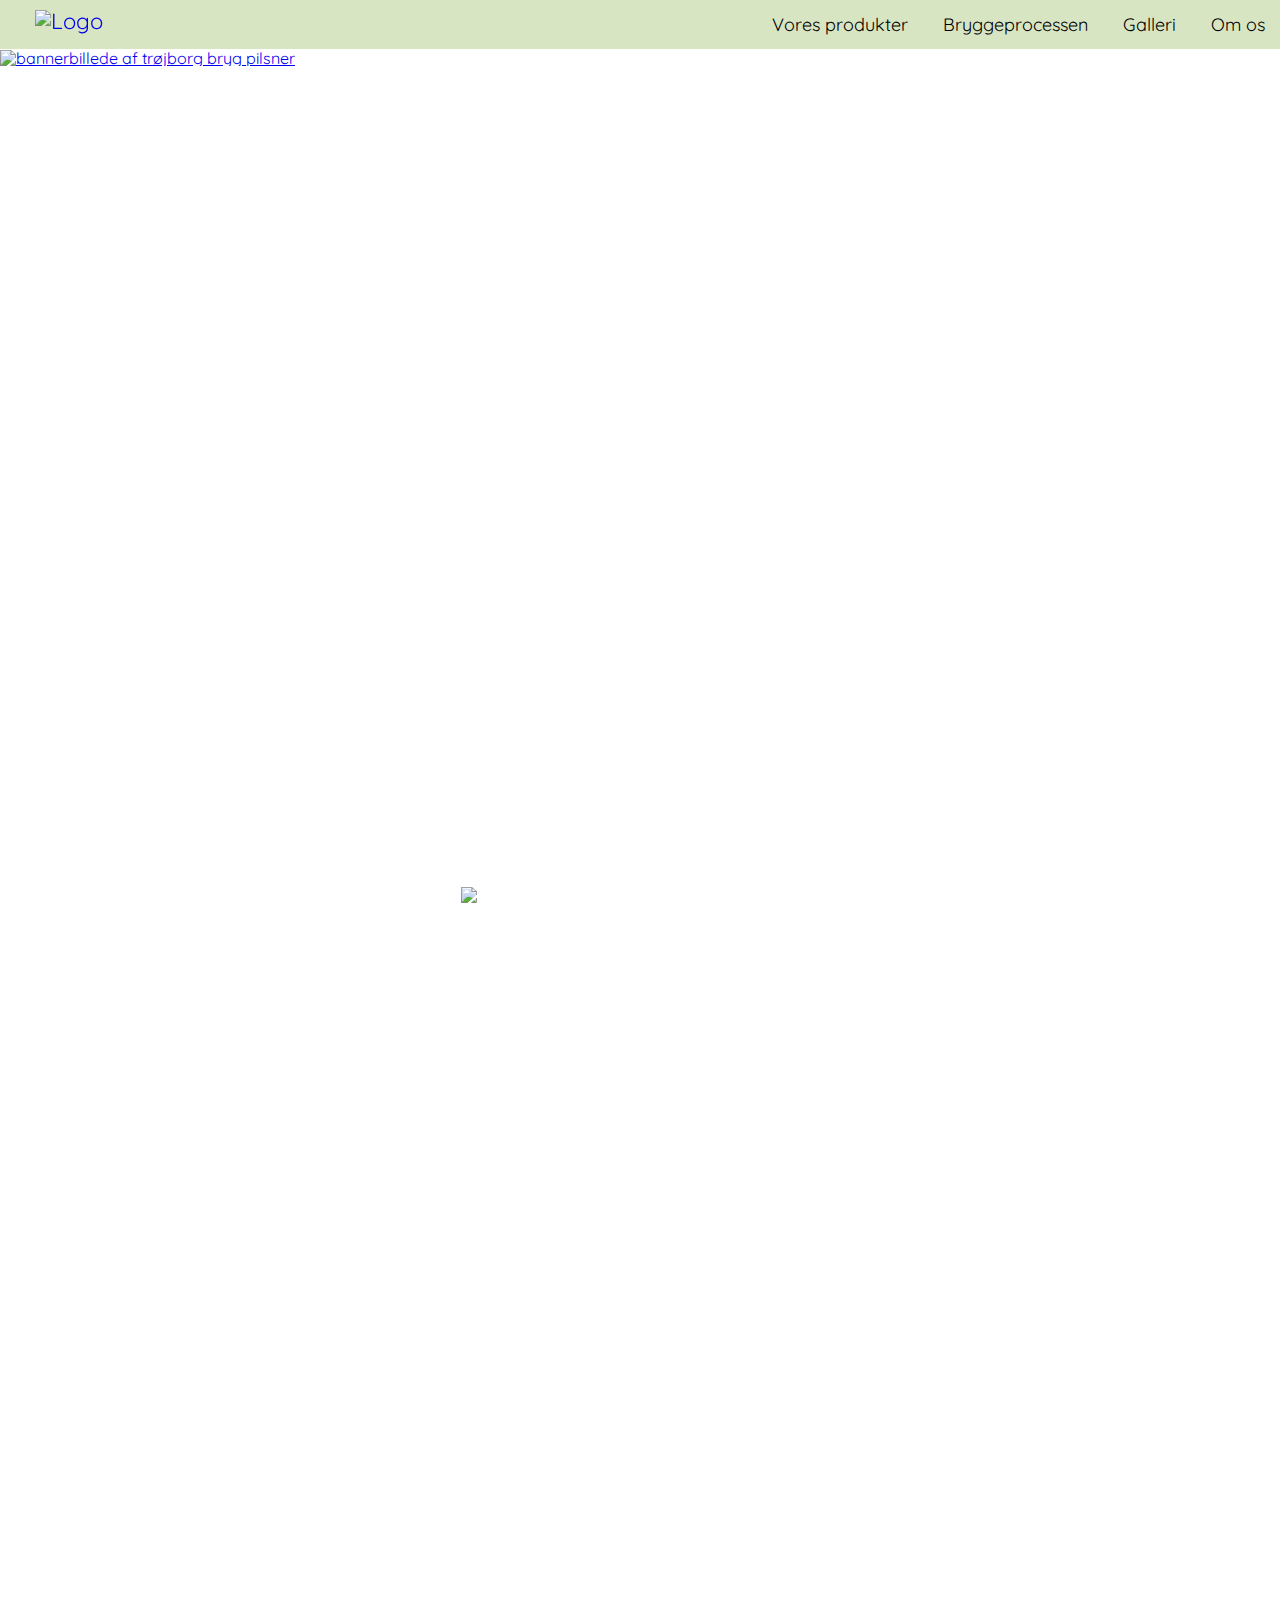
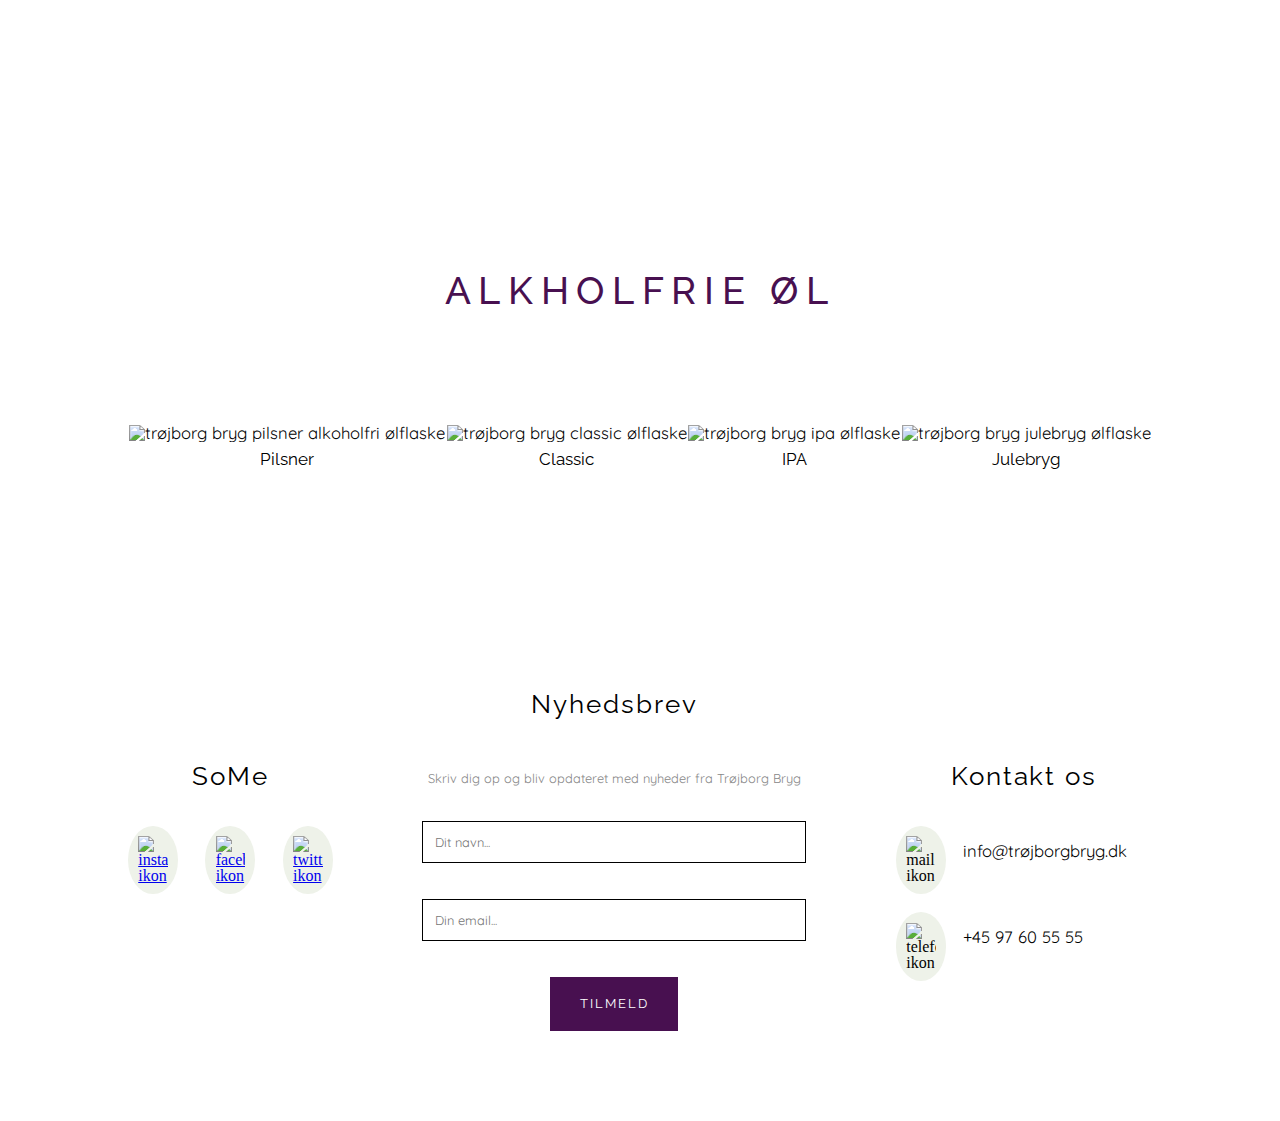
==== index.html @ fcb68a6b "Add files via upload" ====
<!DOCTYPE html>
<html lang="da">
<head>
    <meta charset="UTF-8">
    <meta name="viewport" content="width=device-width, initial-scale=1.0">

    <!--meta description-->
    <meta name="description" content="Forsiden i eksamens projektet. Trøjborg Brygs forside som viser et bannerbillede der fører videre til en side hvor man kan læse mere om Trøjborg Brygs pilsnervariant. Derudover er der et bannerbillede som fører videre til Trøjborg brygs bryggeproces. Der er også en boks der viser Trøjborg Brygs udvalg.">
    <!--meta description slut-->
    
    <link rel="stylesheet" href="css/reset.css">
    <link rel="stylesheet" href="css/style.css">
    <link href="https://fonts.googleapis.com/css2?family=Raleway:wght@300;400;700&family=Merienda:wght@300;500;700&family=Quicksand:wght@300;500;600;700&display=swap" rel="stylesheet">
    <link rel="icon" type="image/x-icon" href="img/logo_icon.svg">
    <title>Forside | Trøjborg Bryg</title>
</head>
<body>
    
    <header>
        <div class="nav">
            <input type="checkbox" id="nav-check">
            <div class="nav-header">
              <div class="nav-title">
                <a href="index.html"><img class="nav_logo" src="img/logo_rund.png" alt="Logo"></a>
              </div>
            </div>
            <div class="nav-btn">
              <label for="nav-check">
                <span></span>
                <span></span>
                <span></span>
              </label>
            </div>
            
            <div class="nav-links">
              <div class="links_container">
                <a href="undersider/pilsner.html">Vores produkter</a>
                <a href="undersider/byggeprocessen.html">Bryggeprocessen</a>
                <a href="undersider/galleri.html">Galleri</a>
                <a href="undersider/404.html">Om os</a>
              </div>
              <div class="some">
                <a target="_blank" href="https://www.instagram.com/"><img src="img/icon_instagram.png" alt="instagram ikon"></a>
                <a target="_blank" href="https://www.facebook.com/"><img src="img/icon_facebook.png" alt="facebook ikon"></a>
                <a target="_blank" href="https://twitter.com/?lang=da"><img src="img/icon_twitter.png" alt="twitter ikon"></a>
            </div>

            </div>
        </div>
    </header>


    <main>
      <div class="margin_header"></div>


        <a class="bannerbillede_a" href="undersider/pilsner.html"><img class="bannerbillede" src="img/bannerbillede_cpu.jpg" alt="bannerbillede af trøjborg bryg pilsner"></a>
        
        <!--mobil-->
        <a class="bannerbillede_a_mobil" href="undersider/pilsner.html"><img class="mobil_bannerbillede" src="img/bannerbillede_mobil.jpg" alt="mobil bannerbillede af trøjborg bryg pilsner"></a>


        <div class="bryggeprocessen_container">
          <a href="undersider/byggeprocessen.html"><img class="bryggeprocessen_bannerbillede" src="img/bryggeprocessen_cpu.jpg" alt="bannerbillede af trøjborg brygs bryggeproces">
          <div class="center">TRØJBORG BRYG <br> <span class="merienda">BRYGGEPROCESSEN</span></div></a>
        </div>
        
        <!--mobil-->
        <div class="bryggeprocessen_container_mobil">
          <a href="undersider/byggeprocessen.html"><img class="bryggeprocessen_bannerbillede" src="img/bryggeprocessen_mobil.jpg" alt="mobil bannerbillede af trøjborg brygs bryggeproces">
          <div class="center">TRØJBORG BRYG <br> <span class="merienda">BRYGGEPROCESSEN</span></div></a>
        </div>


        <div class="varianter_container">
          <h2>ALKHOLFRIE ØL</h2>

          <div class="flasker_container">
            <a href="undersider/pilsner.html">
              <div><img src="img/pilsner_flaske.png" alt="trøjborg bryg pilsner alkoholfri ølflaske"></div>
              <p>Pilsner</p>
            </a>

            <a href="undersider/classic.html">
              <div><img src="img/classic_flaske.png" alt="trøjborg bryg classic ølflaske"></div>
              <p>Classic</p>
            </a>

            <a href="undersider/ipa.html">
              <div><img src="img/ipa_flaske.png" alt="trøjborg bryg ipa ølflaske"></div>
              <p>IPA</p>
            </a>

            <a href="undersider/julebryg.html">
              <div><img src="img/julebryg_flaske.png" alt="trøjborg bryg julebryg ølflaske"></div>
              <p>Julebryg</p>
            </a>

          </div>
        </div>
    </main>

    
    <footer>
      <div class="footer_container">

        <div class="some_footer">
          <h6>SoMe</h6>
          <div class="ikoner_some_footer">
            <a class="ikon_a" target="_blank" href="https://www.instagram.com/"><img src="img/icon_instagram.png" alt="instagram ikon"></a>
            <a class="ikon_a" target="_blank" href="https://www.facebook.com/"><img src="img/icon_facebook.png" alt="facebook ikon"></a>
            <a class="ikon_a" target="_blank" href="https://twitter.com/?lang=da"><img src="img/icon_twitter.png" alt="twitter ikon"></a>
          </div>
        </div>
        
        <div class="nyhedsbrev_footer">
          <h5>Nyhedsbrev</h5>
          <p>Skriv dig op og bliv opdateret med nyheder fra Trøjborg Bryg</p>
          <input type="text" name="navn" placeholder="Dit navn...">
          <input type="text" name="navn" placeholder="Din email...">
          <button>TILMELD</button>
        </div>


        <div class="kontakt_footer">
          <h6>Kontakt os</h6>
          <div class="ikoner_kontakt_footer">

            <div class="kontakt_row">
              <a class="ikon_a" target="_blank" href="mailto:info@trøjborgbryg.dk"><img src="img/icon_mail.png" alt="mail ikon"></a>
              <a href="mailto:info@trøjborgbryg.dk"><p>info@trøjborgbryg.dk</p></a>
            </div>

            <div class="kontakt_row">
              <a class="ikon_a" target="_blank" href="tel:97605555"><img src="img/icon_call.png" alt="telefon ikon"></a>  
              <a href="tel:97605555"><p>+45 97 60 55 55</p></a>
            </div>
          </div>
        </div>

      </div>
    </footer>
    
</body>
</html>
---- css/style.css ----
/*
Main start
*/
main {
    background-image: url('/img/baggrund_grøn.jpg');
    background-size: 1500px;
    background-repeat: repeat; 
    background-attachment: fixed;

    display: flex;
    flex-direction: column;

    font-family: 'Quicksand', sans-serif;
  }

  #ipa {
    background-image: url('/img/baggrund_ipa.jpg');
    background-size: 1500px;
    background-repeat: repeat; 
    background-attachment: fixed;

    display: flex;
    flex-direction: column;

    font-family: 'Quicksand', sans-serif;
  }
  #jul {
    background-image: url('/img/baggrund_jul.jpg');
    background-size: 1500px;
    background-repeat: repeat; 
    background-attachment: fixed;

    display: flex;
    flex-direction: column;

    font-family: 'Quicksand', sans-serif;
  }


/*
Main slut
*/

.margin_header {
  margin-top: 50px;
}



/*
Menu start - kode delvist hentet
*/
* {
    box-sizing: border-box;
  }
  
  body {
    margin: 0px;
    font-family: 'segoe ui';
  }
  
  .nav {
    height: 50px;
    width: 100%;
    background-color: #d7e5c3;
    position: fixed;
    border-bottom: 0.5px solid #fff;
    font-family: 'Quicksand', sans-serif;
    z-index: 1000;
  }

  .nav_logo {
    height: 100px;
    margin-left: 25px;
    position: absolute;
    z-index: 1;
  }
  .nav_logo:hover {
    height: 120px;
    transition: 300ms ease-in-out;
  }
  
  .nav > .nav-header {
    display: inline;
  }
  
  .nav > .nav-header > .nav-title {
    display: inline-block;
    font-size: 22px;
    color: #000000;
    padding: 10px 10px 10px 10px;
  }
  
  .nav > .nav-btn {
    display: none;
  }
  
  .nav > .nav-links {
    display: flex;
    flex-direction: row;
    float: right;
    font-size: 18px;
  }
  
  .nav > .nav-links > .links_container > a {
    display: inline-block;
    padding: 15.7px 15px;
    text-decoration: none;
    color: #000000;
    text-align: center;
  }

  .nav > .nav-links > .links_container > a:hover {
    background-color: rgba(255, 255, 255, 0.3);
    height: 50px;
  }
  
  .nav > #nav-check {
    display: none;
  }
  .nav .some {
    display: none
  }
  

  /*
Menu slut
*/

/*
Typografi start
*/
p {
  font-family: 'Quicksand', sans-serif;
}

h6{
  font-family: 'raleway';
  font-size: 15px;
}
h2{
  font-family: 'merienda';
  font-size: 40px;
  letter-spacing: 0.1vw;
  line-height: 7vh;
  font-weight: 500;
  margin-bottom: 40px;
}


/*
Typografi slut
*/









/*
Forside start
*/

.bannerbillede {
  width: 100vw;
  height: 93vh;
  object-fit: cover;
  object-position: center;
}
.bannerbillede_a {
  width: 100vw;
  height: 93dvh;
  
}

.mobil_bannerbillede {
  display: none;
}

/*Bryggeprocessen*/
.bryggeprocessen_container {
  position: relative;
  text-align: center;
  height: 93vh;
  color: #fff;
}

.bryggeprocessen_container_mobil {
  display: none;
}

.bryggeprocessen_bannerbillede {
  width: 100vw;
  height: 93dvh;
}

.center {
  position: absolute;
  width: 100vw;
  top: 50%;
  left: 50%;
  transform: translate(-50%, -50%);
  font-family: 'Raleway';
  font-size: 4.5vw;
  letter-spacing: 0.8vw;
  line-height: 14vh;
  font-weight: 300;
}
.bryggeprocessen_container a {
  color: #fff;
}
.merienda {
  font-family: 'Merienda';
  font-weight: 500;
  letter-spacing: 0.5vw;
  line-height: 14vh;
}
.bryggeprocessen_container img {
  object-fit: cover;
  object-position: 31% 50%;
}


/*Varianter*/
.varianter_container {
  position: relative;
  display: flex;
  flex-direction: column;
  margin: auto;
  margin-top: 15vh;
  margin-bottom: 15vh;
  width: 80vw;
}
.varianter_container h2{
  font-family: 'Raleway';
  font-size: 3vw;
  letter-spacing: 0.6vw;
  color: #481050;
  text-align: center;
}

.flasker_container {
  position: relative;
  display: flex;
  flex-direction: row;
  margin-top: 7vh;
  justify-content: space-evenly;
}
.flasker_container img {
  height: 20vw;
}
.flasker_container img:hover {
  height: 21vw;
  transition: 300ms ease-in-out;
}
.flasker_container a {
  text-align: center;
  font-size: 1.3vw;
  color: #000000;
  text-decoration: none;
}
.flasker_container p {
  font-family: 'raleway';
  margin-top: 1vh;
}


/*
Forside slut
*/








/*
Pilsner start
*/

/*Flasker*/
.flasker_pilsner_container {
  position: relative;
  display: flex;
  flex-direction: row;
  width: 60vw;
  margin: auto;
  margin-top: 3vh;
  margin-bottom: 3vh;
  justify-content: space-evenly;
}
.flasker_pilsner_container img {
  height: 15vh;
}
.flasker_pilsner_container a {
  text-align: center;
  font-size: 1vw;
  color: #000000;
  text-decoration: none;
}
.flasker_pilsner_container p {
  font-family: 'raleway';
  margin-top: 1vh;
}

.mobil_flasker_pilsner_container{
  display: none;
}

.underline {
  text-decoration: underline;
}

/*Bannerbillede*/
.bannerbillede_pilsner {
  width: 100vw;
  height: 90vh;
  object-fit: cover;
  object-position: 50% 42%;
}
.mobil_bannerbillede_pilsner{
  display: none;
}

/*Facts*/
.facts_container {
  display: flex;
  flex-direction: row;
  justify-content: space-between;
  width: 40vw;
  margin: auto;
  margin-top: 4vh;
  font-size: 1.2vw;
  font-weight: 300;
}

.fact_alk {
  border: 0.7px solid;
  padding: 1vh 1vw 1vh 1vw;
}

.fact_prod {
  border: 0.7px solid;
  padding: 1vh 1vw 1vh 1vw;
}

/*Indhold*/
.indhold_container {
  display: flex;
  flex-direction: row;
  width: 80vw;
  height: 80vh;
  background-color: #EEF2E9;
  margin: auto;
  margin-top: 10vh;
  justify-content: space-evenly;
  font-weight: 300;
}
#indhold_container_ipa {
  display: flex;
  flex-direction: row;
  width: 80vw;
  height: 80vh;
  background-color: #EFE1D6;
  margin: auto;
  margin-top: 10vh;
  justify-content: space-evenly;
  font-weight: 300;
}
#indhold_container_jul {
  display: flex;
  flex-direction: row;
  width: 80vw;
  height: 80vh;
  background-color: #F2E9E9;
  margin: auto;
  margin-top: 10vh;
  justify-content: space-evenly;
  font-weight: 300;
}
.indhold_container h3{
  font-family: 'raleway';
  text-align: left;
  font-size: 2vw;
  font-weight: 400;
  color: #481050;
  letter-spacing: 0.15vw;
}
#indhold_container_ipa h3{
  font-family: 'raleway';
  text-align: left;
  font-size: 2vw;
  font-weight: 400;
  color: #481050;
  letter-spacing: 0.15vw;
}
#indhold_container_jul h3{
  font-family: 'raleway';
  text-align: left;
  font-size: 2vw;
  font-weight: 400;
  color: #481050;
  letter-spacing: 0.15vw;
}


.ingredienser_container {
  display: flex;
  flex-direction: column;
  width: 20vw;
  margin-top: 14vh;
}
.ingredienser_container ul {
  margin-left: 1vw;
  margin-top: 5vh;
  line-height: 4.5vh;
}

.næringsindhold_container {
  display: flex;
  flex-direction: column;
  width: 33vw;
  margin-top: 14vh;
}

.næringsindhold_lister {
  display: flex;
  flex-direction: row;
  justify-content: space-between;
  margin-top: 5vh;
  line-height: 4.5vh;
}
.næringsindhold_lister ul {
  list-style: none;
}
#hojrestillet {
  text-align: end;
}

/*Tekst*/
.pilsner_tekst_container {
  width: 80vw;
  display: flex;
  flex-direction: row;
  justify-content: space-between;
  margin: auto;
  margin-top: 10vh;
  margin-bottom: 10vh;
}
#tekst {
  width: 50vw;
  letter-spacing: 0.1vw;
  line-height: 5vh;
  margin-left: 5vw;
  font-weight: 300;
}
.pilsner_tekst_container img {
  height: 35vh;
  margin-right: 10vw;
}

/*
Pilsner slut
*/







/*
Bryggeprocessen start
*/

/*Lilla*/
.lilla_container {
  width: 100vw;
  height: 85vh;
  background-image: url('/img/baggrund_lilla.jpg');
  background-size: 80vw;
  display: flex;
  align-items: center;
  justify-content: center;
}

.lilla_indhold {
  display: flex;
  flex-direction: row;
  width: 80vw;
  height: 60vh;
}
.lilla_indhold img{
  height: 45vh;
  max-width: 35vw;
}

.lilla_billede {
  display: flex;
  height: 60vh;
  width: 40vw;
  justify-content: center;
  align-items: center;
}

.lilla_tekst {
  display: flex;
  flex-direction: column;
  justify-content: center;
  line-height: 5vh;
  font-weight: 400;
  letter-spacing: 0.1vw;
  font-size: 1vw;
  width: 40vw;
}


/*Grøn*/
.grøn_container {
  width: 100vw;
  height: 85vh;
  background-image: url('/img/baggrund_grøn.jpg');
  background-size: 80vw;
  display: flex;
  align-items: center;
  justify-content: center;
}

.grøn_indhold {
  display: flex;
  flex-direction: row;
  width: 80vw;
  height: 60vh;
}
.grøn_indhold img{
  height: 45vh;
  max-width: 35vw;
}

.grøn_billede {
  display: flex;
  height: 60vh;
  width: 40vw;
  justify-content: center;
  align-items: center;

}

.grøn_tekst {
  display: flex;
  flex-direction: column;
  justify-content: center;
  line-height: 5vh;
  font-weight: 400;
  letter-spacing: 0.1vw;
  font-size: 1vw;
  width: 40vw;
}

/*
Bryggeprocessen slut
*/



/*
Galleri start
*/

#h1_galleri {
  margin: 5vh 0 5vh 0;
  font-family: 'raleway';
  font-weight: 400;
  font-size: 4.2vw;
  letter-spacing: 0.3vw;
  color: #481050;
  text-align: center;
}

.galleri_container {
  display: flex;
  flex-direction: row;
  flex-wrap: wrap;
  margin: auto;
  width: 70vw;
  height: 112vw;
  object-fit: cover;
  justify-content: space-between;
  align-items: baseline;
}

#galleri_video {
  width: 70vw;
  height: 37vw;
  object-fit: cover;
}

.hvid_baggrund {
  background-color: #fff;
  width: 20vw;
  height: 20vw;
  display: flex;
  justify-content: center;
  align-items: center;
}
.hvid_baggrund img {
  width: 18.5vw;
  height: 18.5vw;
}

/*
Galleri slut
*/




/*
404 start
*/
.udviklingsside{
  display: flex;
  flex-direction: column;
  font-size: 30px;
  line-height: 10vh;
  margin: 10vh auto;
}
.udviklingsside a{
  color: #481050;
}
/*
404 slut
*/



/*
Footer start
*/
.footer_container {
  position: relative;
  display: flex;
  flex-direction: row;
  justify-content: space-between;
  width: 80vw;
  margin: 0 auto;
  margin-top: 10vh;
  margin-bottom: 10vh;
  }
  .footer_container h5{
    font-family: 'raleway';
    font-size: 2vw;
    text-align: center;
    letter-spacing: 0.15vw;
  }
  .footer_container h6{
    font-family: 'raleway';
    font-size: 2vw;
    text-align: center;
    letter-spacing: 0.15vw;
  }

  .footer_container img{
    width: 2.3vw;
  }
  .ikon_a {
  display: flex;
  justify-content: center;
  align-items: center;
  background-color: #eef2e9;
  border-radius: 50%;
  padding: 0.8vw;
  margin-top: 2vh;
  }

/*Nyhedsbrev*/
  .nyhedsbrev_footer {
    width: 40vw;
    display: flex;
    flex-direction: column;
  }
  .nyhedsbrev_footer p{
    font-size: 1vw;
    color: #878787;
    text-align: center;
    margin-top: 6vh;
  }
  .nyhedsbrev_footer input{
    width: 30vw;
    margin: 0 auto;
    margin-top: 4vh;
    border: 1.5px solid;
  }

  input[type=text] {
    font-family: 'Quicksand';
    font-size: 1vw;
    padding: 12px;
  }

  .nyhedsbrev_footer button{
    width: 10vw;
    height: 6vh;
    margin: 0 auto;
    margin-top: 4vh;
    color: #fff;
    font-family: 'raleway';
    font-size: 1vw;
    letter-spacing: 0.15vw;
    background-color: #481050;
    border: none;
    cursor: pointer;
  }



/*Some*/
  .some_footer {
    display: flex;
    flex-direction: column;
    width: 16vw;
    margin-top: 8vh;
  }
  .ikoner_some_footer {
    display: flex;
    flex-direction: row;
    justify-content: space-between;
    margin-top: 2vh;
  }

  /*Kontakt*/
  .kontakt_footer {
    display: flex;
    flex-direction: column;
    width: 20vw;
    margin-top: 8vh;
  }

  .ikoner_kontakt_footer {
    display: flex;
    flex-direction: column;
    align-items: baseline;
    margin-top: 2vh;
  }

  .kontakt_row {
    display: flex;
    flex-direction: row;
    align-items: center;
  }
  .kontakt_row p{
    margin-left: 1.3vw;
    font-size: 1.3vw;
  }
  .kontakt_row a{
    color: #000000;
    text-decoration: none;
  }


  /*
  Footer start
  */
  






  /*
  Media start
  */

  @media (max-width:980px) {
    .grøn_tekst {
      font-size: 1.5vw;
    }
    .lilla_tekst {
      font-size: 1.5vw
    }
    h2{
      font-size: 30px;
    }

  }

  @media (max-width:640px) {

    /*Menu*/
    .nav > .nav-btn {
      display: inline-block;
      position: absolute;
      right: 0px;
      top: 0px;
    }
    .nav > .nav-btn > label {
      display: inline-block;
      width: 50px;
      height: 50px;
      padding: 13px;
    }
    .nav > .nav-btn > label:hover,.nav  #nav-check:checked ~ .nav-btn > label {
        cursor: pointer;
    }
    .nav > .nav-btn > label > span {
      display: block;
      width: 25px;
      height: 10px;
      border-top: 2px solid #000000;
    }
    .nav > .nav-links {
      position: absolute;
      display: block;
      width: 100%;
      background-color: #CED9C3;
      height: 0px;
      transition: all 0.3s ease-in;
      overflow-y: hidden;
      top: 50px;
      left: 0px;
    }
    .links_container {
      margin-top: 45px;
    }
    .nav > .nav-links > .links_container > a {
      display: block;
      width: 100%;
      box-shadow: inset 0 0 0 0 #d7e5c3;
      transition: color .5s ease-in-out, box-shadow .5s ease-in-out;
      margin-top: 2.5vh;
    }
    .nav > .nav-links > .links_container > a:hover {
        box-shadow: inset 100vw 0 0 0 #637545;
        color: #fff;
    }  
    .nav > #nav-check:not(:checked) ~ .nav-links {
      height: 0px;
    }
    .nav > #nav-check:checked ~ .nav-links {
      height: calc(100vh - 50px);
      overflow-y: auto;
    }
    .nav .some {
        display: flex;
        flex-direction: row;
        justify-content: center;
        height: 40px;
        gap: 30px;
        align-items: end;
        height: 30vh;
    }
      .nav .some img {
        width: 30px;
    }    
      .nav .some a {
        display: flex;
        justify-content: center;
        align-items: center;
        background-color: #eef2e9;
        border-radius: 50%;
        padding: 10px;
    }
    .nav_logo {
      height: 75px;
    }
    .nav_logo:hover {
      height: 85px;
      transition: 300ms ease-in-out;
    }

    /*
    Forside
    */

    /*Bannerbillede*/
    .bannerbillede{
      display: none;
    }
    .bannerbillede_a{
      display: none;
    }
    .mobil_bannerbillede{
      display: flex;
      width: 100vw;
      height: 94dvh;
      object-fit: cover;
      object-position: 50% 59%;
    }

    /*Bryg*/
    .bryggeprocessen_container {
      display: none;
    }    
    .bryggeprocessen_container_mobil {
      display: flex;
      position: relative;
      text-align: center;
      height: 95vh;
      color: #fff;
      letter-spacing: 2vw;
    }
    .bryggeprocessen_container_mobil a{
      color: #fff;
    }
    .bryggeprocessen_container_mobil img {
      object-fit: cover;
      object-position: 50% 58%;
      height: 95dvh;
    }  
    .center {
      line-height: 5vh;
      font-size: 7vw;
      letter-spacing: 1vw;
    }  
    .merienda{
      line-height: 5vh;
      font-size: 7vw;
      letter-spacing: 1vw;
    }

    /*Varianter*/
    .varianter_container{
      margin-top: 7vh;
      margin-bottom: 7vh;
    }
    .varianter_container h2{
      font-size: 7vw;
      font-weight: 400;
      letter-spacing: 1vw;
      margin-bottom: 15vw;
    }
    .flasker_container{
      flex-wrap: wrap;
      margin: auto;
      gap: 25vw;
      width: 60vw;
    }    
    .flasker_container a{
      font-size: 4.3vw;
      margin-top: -3vh;
    }
    .flasker_container img{
      height: 50vw;
    }
    .flasker_container img:hover {
      height: 51vw;
    }


    /*
    Footer
    */

    .footer_container{
      margin-top: 5vh;
      margin-bottom: 5vh;
      flex-wrap: wrap;
    }
    .footer_container h5{
      font-size: 6vw;
    }
    .footer_container h6{
      font-size: 4.8vw;
    }

    .nyhedsbrev_footer{
      order: 1;
      width: 80vw;
    }
    .nyhedsbrev_footer p{
      font-size: 2.4vw;
      margin-top: 2.5vh;
    }
    .nyhedsbrev_footer input{
      width: 70vw;
      margin-top: 2.5vh;
      border: 1px solid;
    }
    input[type=text] {
      font-size: 2.4vw;
      padding: 10px;
    }
    .nyhedsbrev_footer button{
      margin-top: 3vh;
      font-size: 2.2vw;
      width: 20vw;
      height: 4.5vh;
    }

    .some_footer{
      order: 2;
      width: 40vw;
      margin-top: 4.5vh;
    }
    .ikoner_some_footer{
      margin-top: 0vh;
      justify-content: space-evenly;
    }


    .kontakt_footer {
      order: 2;
      width: 30vw;
      margin-top: 4.5vh;
    }
    .kontakt_row p{
      display: none;
    }
    .ikoner_kontakt_footer{
      display: flex;
      flex-direction: row;
      justify-content: space-evenly;
      margin-top: 0vh;
    }
    .footer_container img{
      width: 5.4vw;
    }
    .ikon_a{
      padding: 2.2vw;
    }


    /*
    Pilsner
    */

    /*Varianter*/
    .flasker_pilsner_container{
      display: none;
    }
    .mobil_flasker_pilsner_container{
      position: relative;
      display: flex;
      flex-direction: row;
      width: 60vw;
      margin-top: 3vh;
      margin: 2vh 0vw 2vh 40vw;
      justify-content: space-evenly;
    }
    .mobil_flasker_pilsner_container img{
      height: 16vw;
    }
    .mobil_flasker_pilsner_container a {
      text-align: center;
      font-size: 1vw;
      color: #000000;
      text-decoration: none;
    }
    .mobil_flasker_pilsner_container p{
      font-size: 10px;
      font-family: 'Raleway';
      margin-top: 1vh;
    }

    /*Bannerbillede*/
    .bannerbillede_pilsner {
      display: none;
    }
    .mobil_bannerbillede_pilsner {
      display: flex;
      width: 100vw;
      height: 80vh;
      object-fit: cover;
      object-position: 50% 56%;
    }

    /*Tekst*/
    .facts_container{
      width: 57vw;
      font-size: 3vw;
    }
    .indhold_container{
      flex-direction: column;
      margin-top: 4vh;
      height: 81vh;
      justify-content: start;
    }
    #indhold_container_ipa{
      flex-direction: column;
      margin-top: 4vh;
      height: 81vh;
      justify-content: start;
    }
    #indhold_container_jul{
      flex-direction: column;
      margin-top: 4vh;
      height: 84vh;
      justify-content: start;
    }
    .næringsindhold_container{
      width: 62vw;
      margin: 0 auto;
      margin-top: 5vh;
    }
    .indhold_container h3{
      margin: auto;
      font-size: 4vw;
    }
    #indhold_container_ipa h3{
      margin: auto;
      font-size: 4vw;
    }
    #indhold_container_jul h3{
      margin: auto;
      font-size: 4vw;
    }
    .næringsindhold_lister{
      margin-top: 2.7vh;
      font-size: 3.5vw;
      font-weight: 300;
      line-height: 3.8vh;
    }
    .ingredienser_container{
      width: 62vw;
      margin: auto;
      margin-top: 5vh;
    }
    .ingredienser_container ul{
      font-size: 3.5vw;
      font-weight: 300;
      line-height: 3.8vh;
      margin-left: 3vw;
      margin-top: 2.7vh;
    }
    .pilsner_tekst_container{
      flex-direction: column;
      margin-top: 8vh;
      margin-bottom: 8vh;
    }
    .pilsner_tekst_container img{
      width: 14vw;
      height: auto;
      margin: auto;
    }
    #tekst{
      order: 1;
      margin: 0 auto;
      margin-top: 3.8vh;
      line-height: 4vh;
      font-size: 3.3vw;
      width: 80vw;
      font-weight: 300;

    }

    /*
    Galleri
    */
    .galleri_container{
      flex-direction: column;
      flex-wrap: nowrap;
      height: auto;
      margin-bottom: 3vh;
      width: 85vw;
      align-items: center;
    }
    #h1_galleri{
      font-size: 30px;
      letter-spacing: 0.5vw;
      margin: 4vh 0 4vh 0;
    }
    #galleri_video{
      width: 85vw;
      height: 48vw;
    }
    .hvid_baggrund{
      width: 80vw;
      height: 80vw;
      margin-top: 3vh;
    }
    .hvid_baggrund img{
      width: 75vw;
      height: 75vw;
    }

    /*
    Bryggeprocessen
    */
    .lilla_indhold{
      flex-direction: column;
      height: 80vh;
      justify-content: center;
    }
    .lilla_billede{
      width: 80vw;
      height: 26vh;
      align-items: baseline;
    }
    .lilla_indhold img{
      height: 23vh;
      max-width: 80vw;
      margin-top: 2vh;
      margin-bottom: 5vh;
      align-self: center;
    }
    .lilla_tekst{
      width: 80vw;
      font-size: 3vw;
      line-height: 4vh;
      font-weight: 300;
    }
    h6{
      font-size: 3.5vw;
      line-height: 3vh;
    }
    h2{
      font-size: 8vw;
      margin-bottom: 2vh;
    }
    .grøn_indhold{
      flex-direction: column;
      height: 80vh;
      justify-content: center;
    }
    .grøn_billede{
      width: 80vw;
      height: 26vh;
      align-items: baseline;
    }
    .grøn_indhold img{
      height: 23vh;
      max-width: 80vw;
      margin-top: 2vh;
      margin-bottom: 5vh;
      align-self: center;
    }
    .grøn_tekst{
      width: 80vw;
      font-size: 3vw;
      line-height: 4vh;
      font-weight: 300;
    }

    /*
    404
    */
    .udviklingsside{
      font-size: 20px;
    }

        
  }


  /*
  Media slut
  */
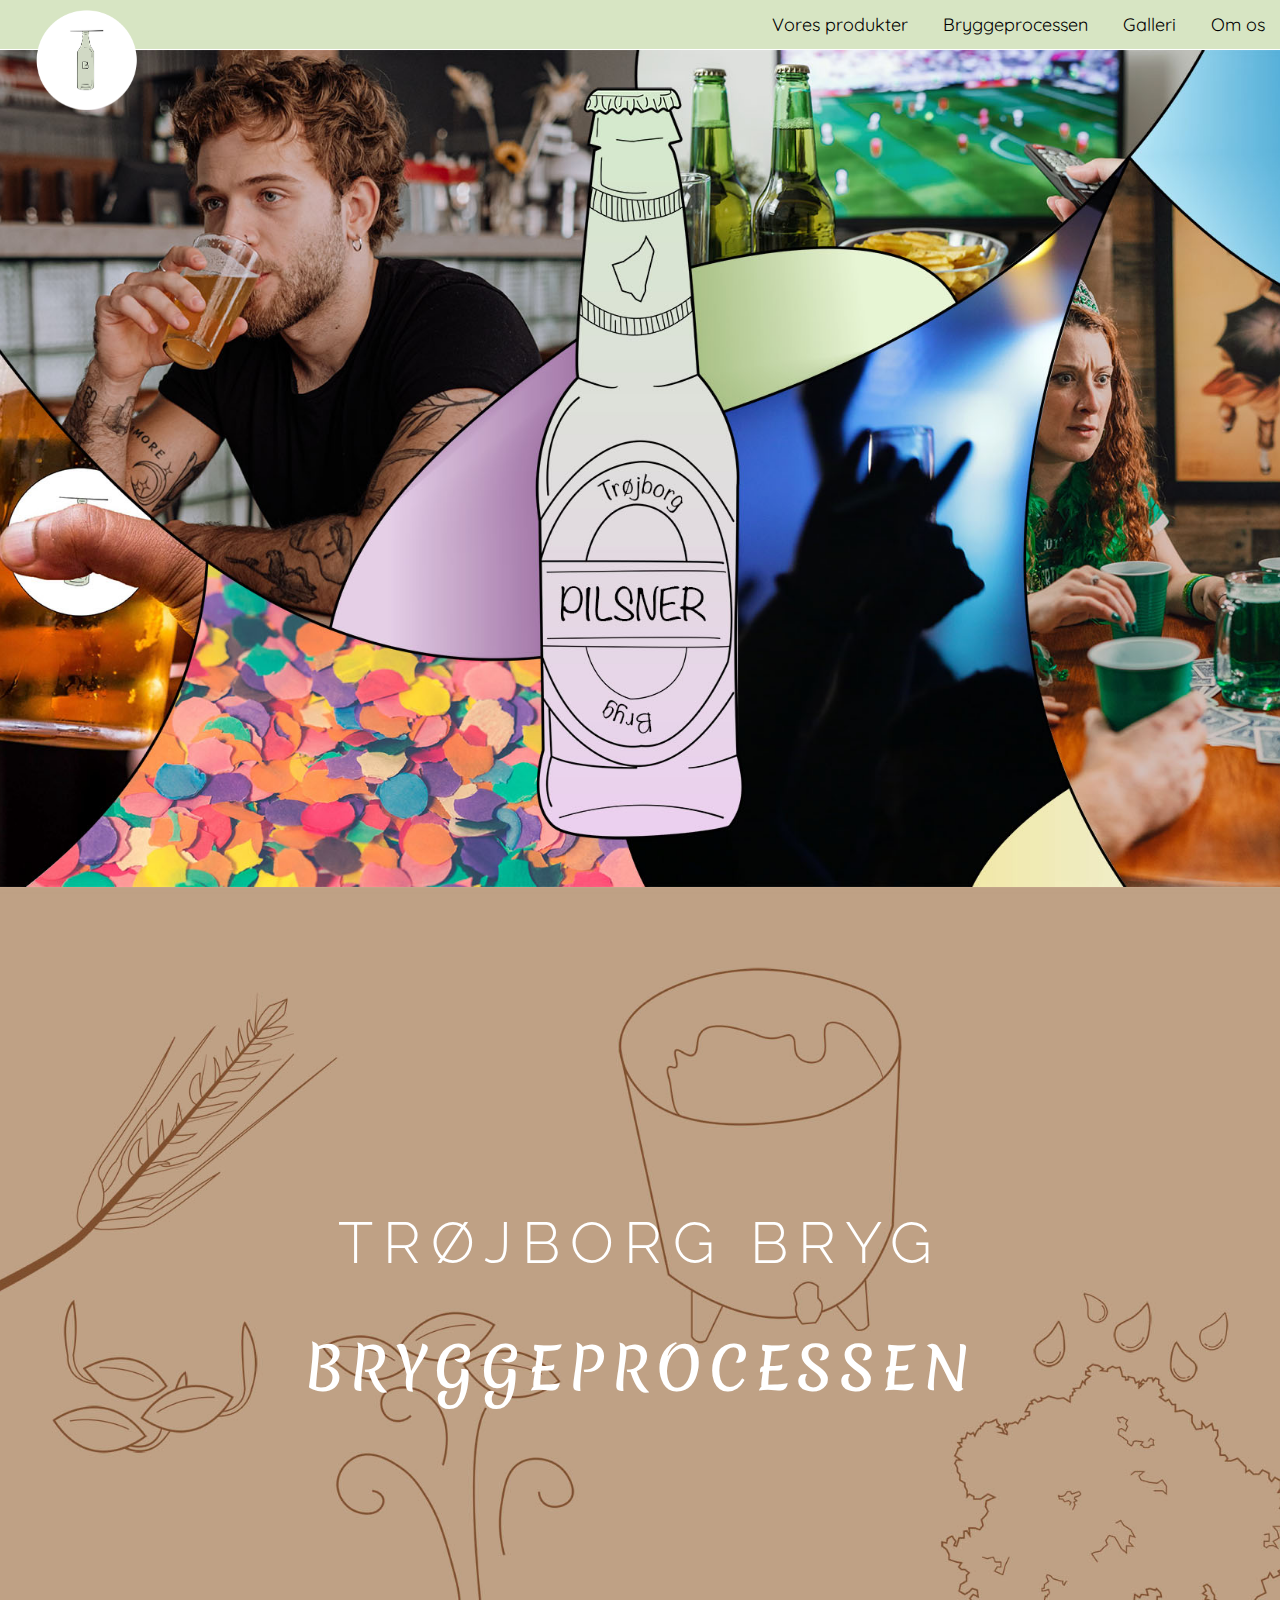
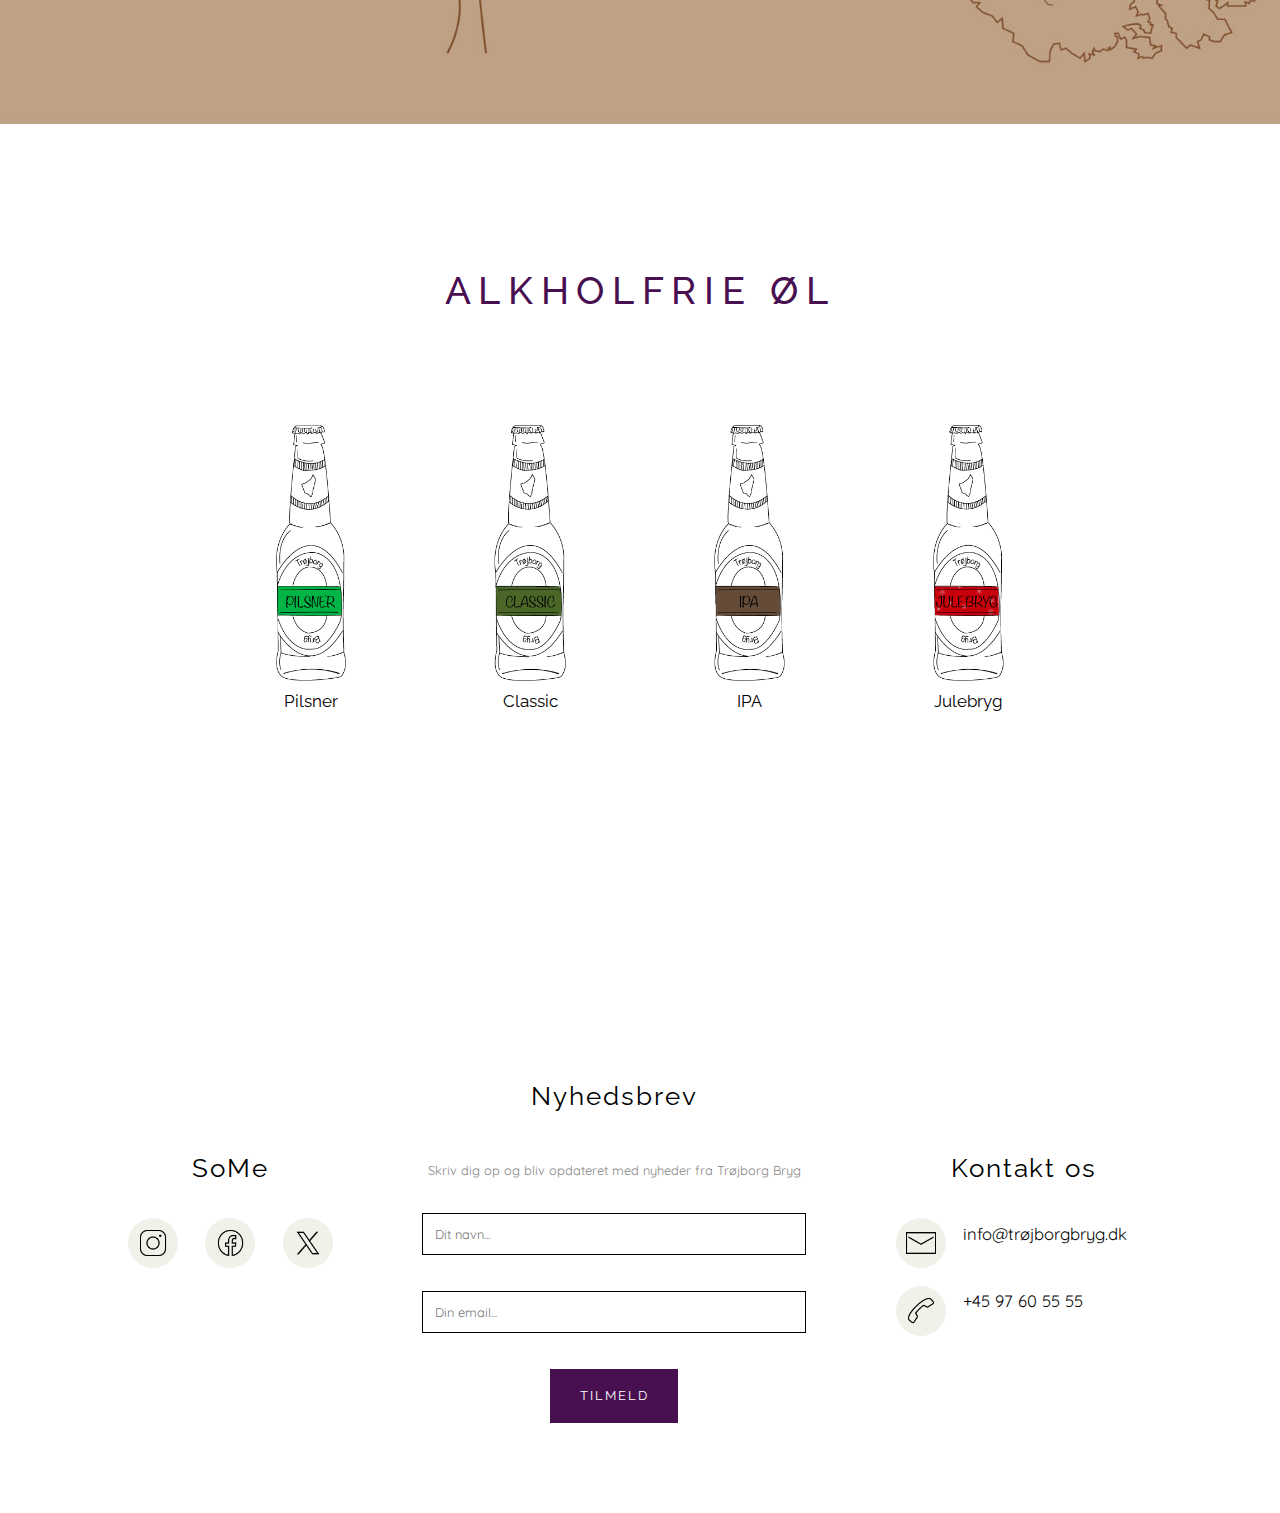
==== commit cbd990cf: "Add files via upload" ====
--- a/index.html
+++ b/index.html
@@ -98,6 +98,10 @@
 
           </div>
         </div>
+
+        <iframe class="galleri_video_forside" src="https://www.youtube.com/embed/XMMRTdSysbo?si=ThBAbae2RIibZKvP" title="YouTube video player" frameborder="0" allow="accelerometer; autoplay; clipboard-write; encrypted-media; gyroscope; picture-in-picture; web-share" allowfullscreen>
+        </iframe>
+
     </main>
 
     
